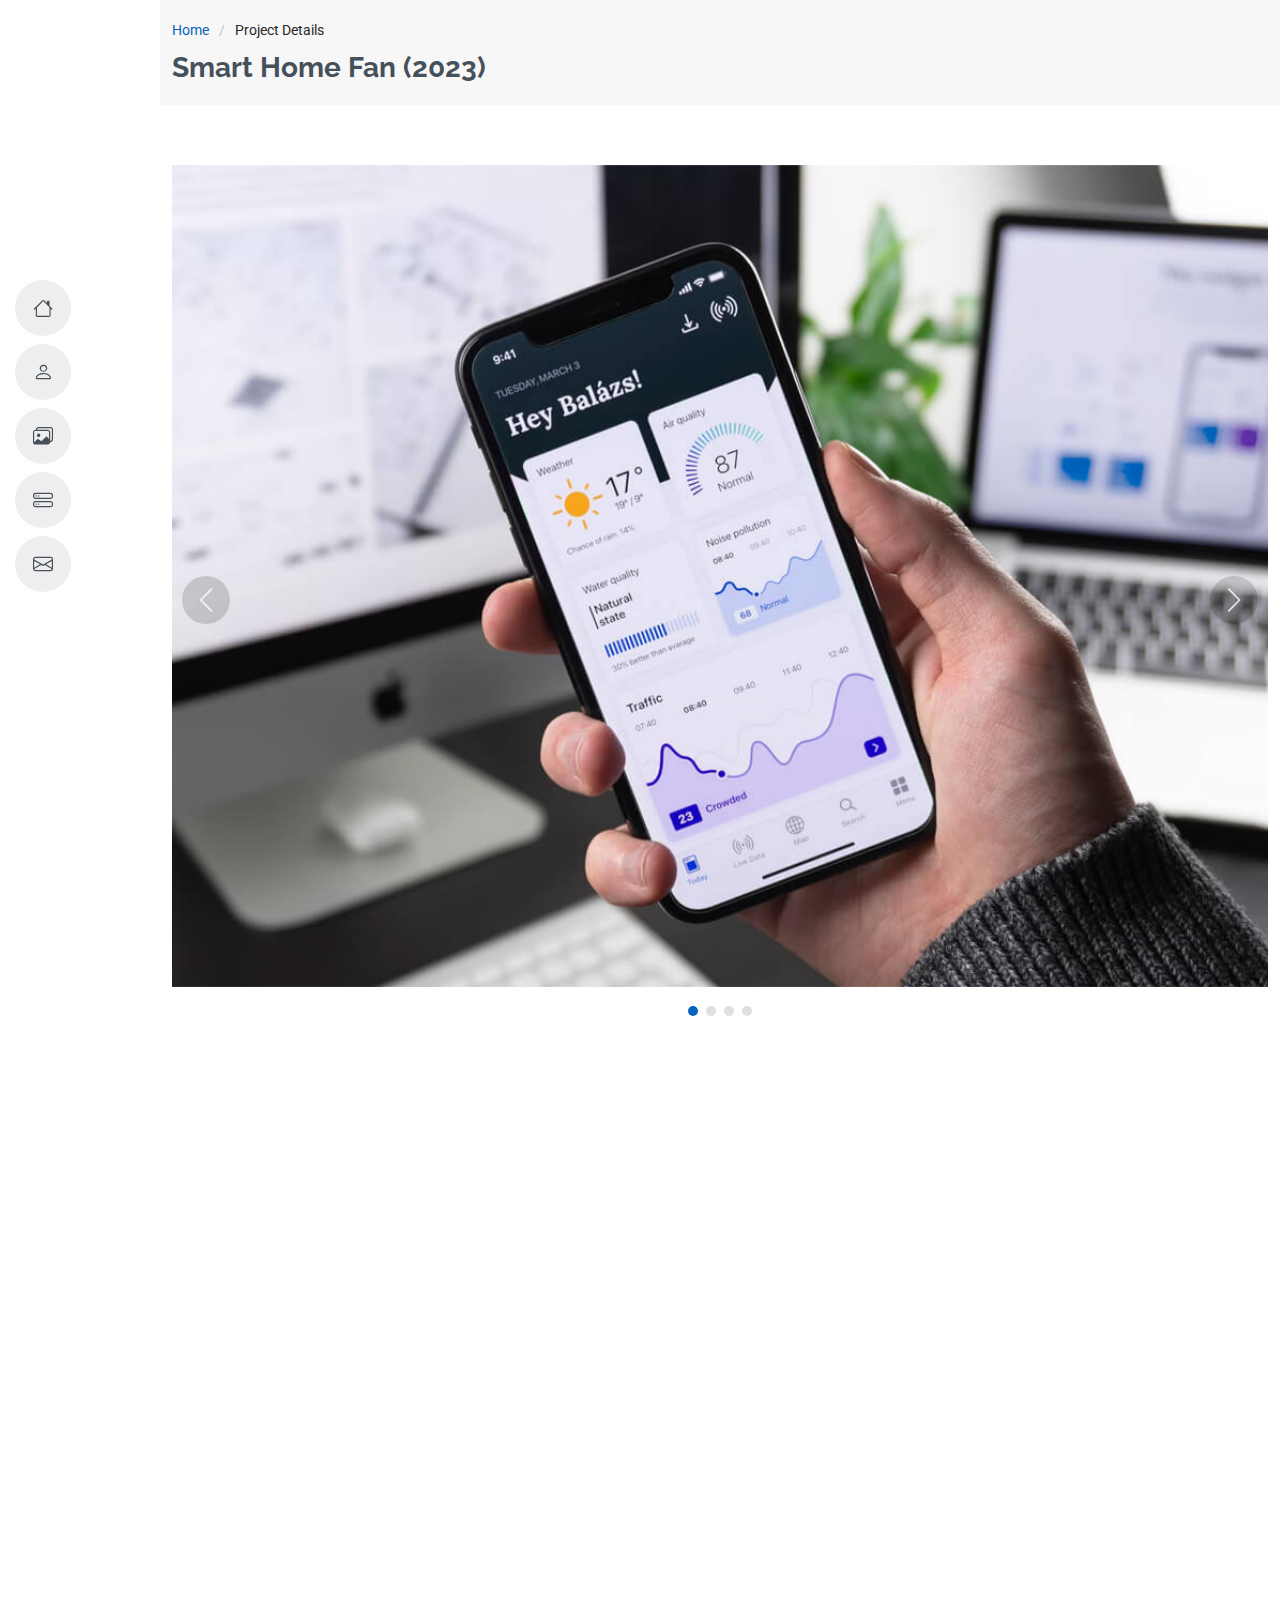
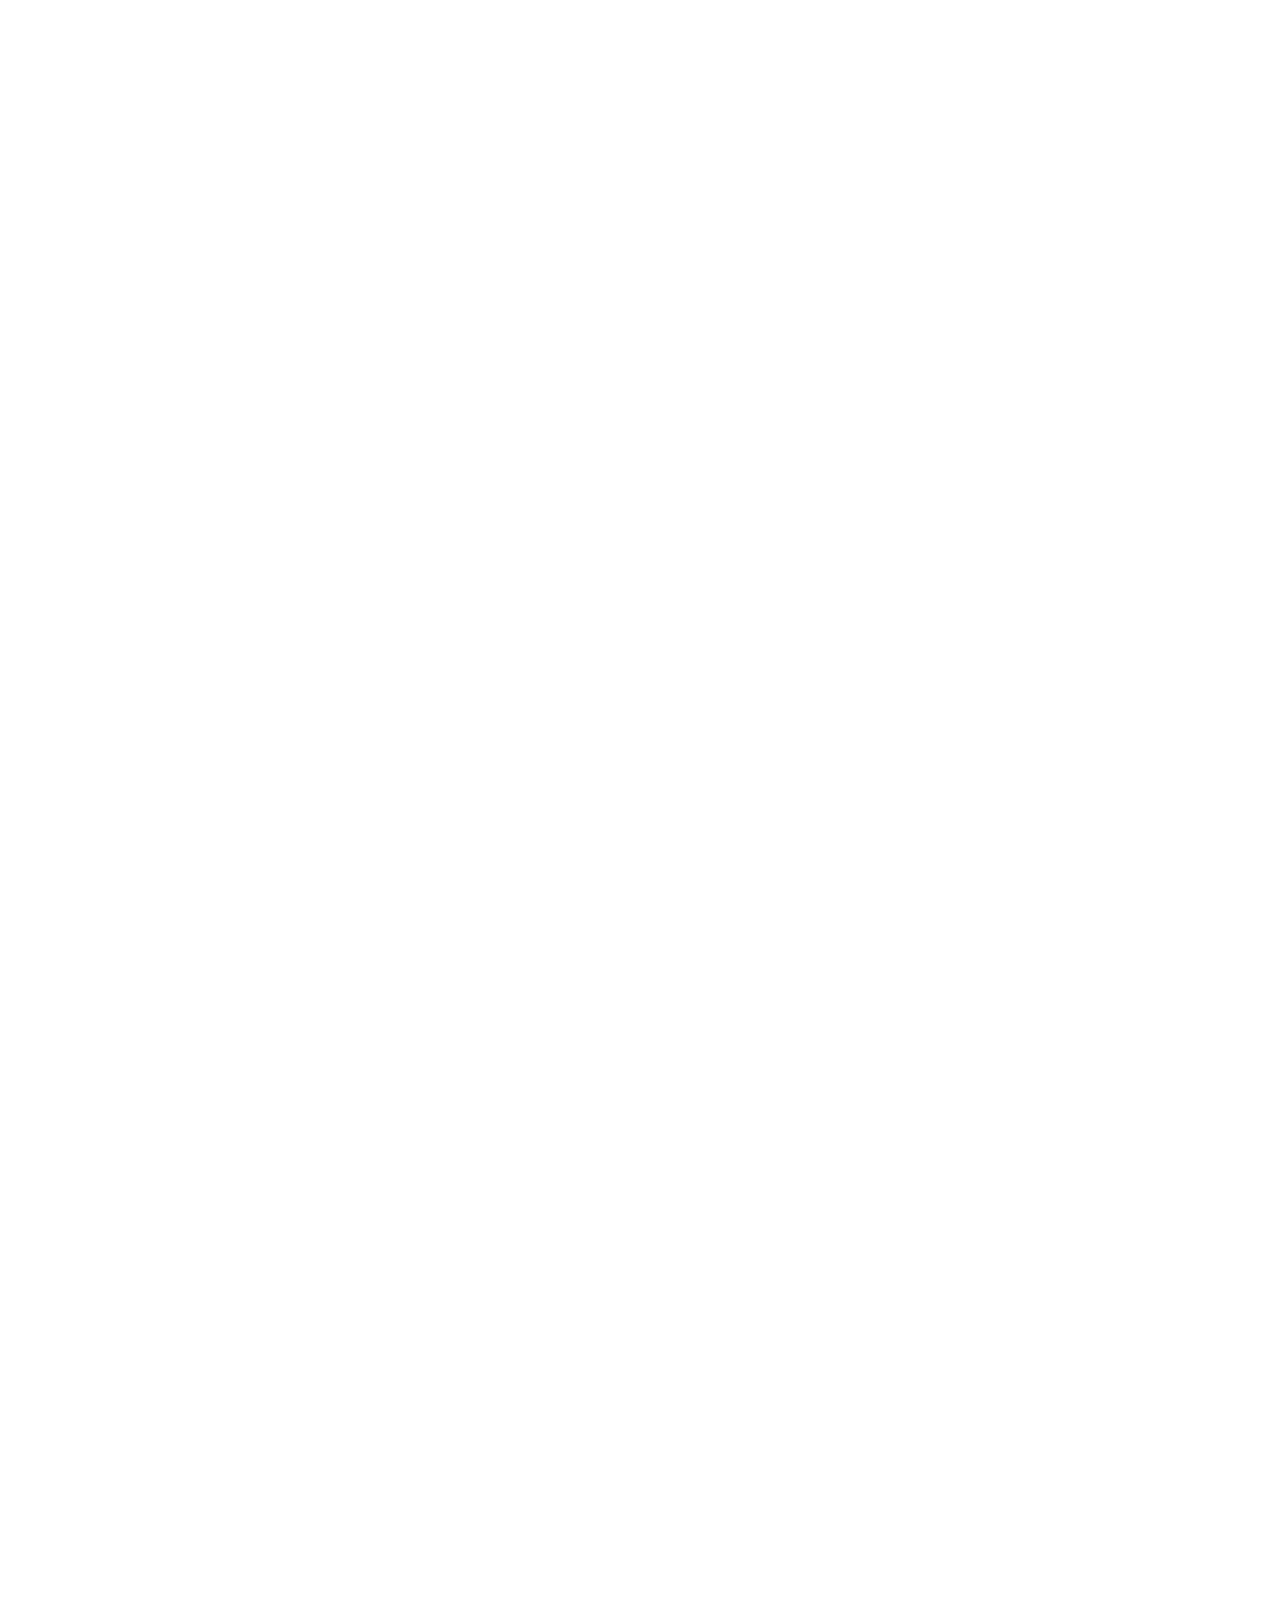
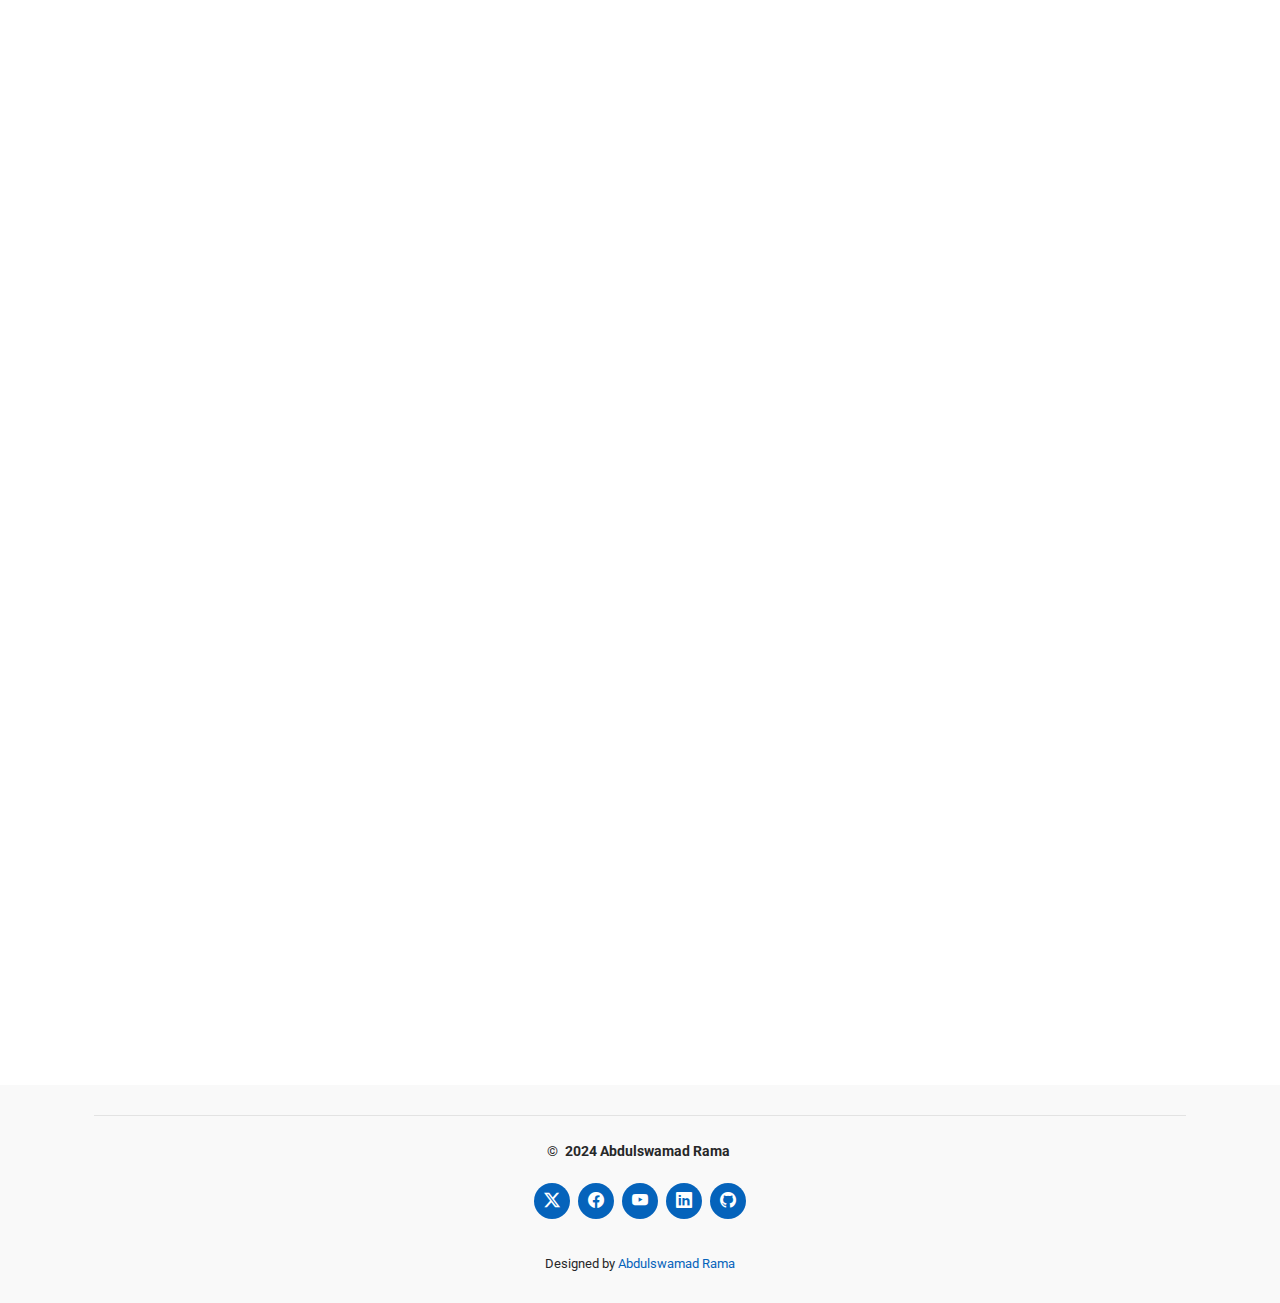
==== PortfolioDetails1.html @ db5da29f "Initial commit" ====
<!DOCTYPE html>
<html lang="en">

<head>
  <meta charset="utf-8">
  <meta content="width=device-width, initial-scale=1.0" name="viewport">
  <title>Project Details</title>
  <meta content="" name="description">
  <meta content="" name="keywords">

  <!-- Favicons -->
  <link href="assets/img/favicon.png" rel="icon">
  <link href="assets/img/apple-touch-icon.png" rel="apple-touch-icon">

  <!-- Fonts -->
  <link href="https://fonts.googleapis.com" rel="preconnect">
  <link href="https://fonts.gstatic.com" rel="preconnect" crossorigin>
  <link
    href="https://fonts.googleapis.com/css2?family=Roboto:ital,wght@0,100;0,300;0,400;0,500;0,700;0,900;1,100;1,300;1,400;1,500;1,700;1,900&family=Poppins:ital,wght@0,100;0,200;0,300;0,400;0,500;0,600;0,700;0,800;0,900;1,100;1,200;1,300;1,400;1,500;1,600;1,700;1,800;1,900&family=Raleway:ital,wght@0,100;0,200;0,300;0,400;0,500;0,600;0,700;0,800;0,900;1,100;1,200;1,300;1,400;1,500;1,600;1,700;1,800;1,900&display=swap"
    rel="stylesheet">

  <!-- Vendor CSS Files -->
  <link href="assets/vendor/bootstrap/css/bootstrap.min.css" rel="stylesheet">
  <link href="assets/vendor/bootstrap-icons/bootstrap-icons.css" rel="stylesheet">
  <link href="assets/vendor/aos/aos.css" rel="stylesheet">
  <link href="assets/vendor/glightbox/css/glightbox.min.css" rel="stylesheet">
  <link href="assets/vendor/swiper/swiper-bundle.min.css" rel="stylesheet">

  <!-- Main CSS File -->
  <link href="assets/css/main.css" rel="stylesheet">

  <!-- =======================================================
  * Template Name: MyResume
  * Template URL: https://bootstrapmade.com/free-html-bootstrap-template-my-resume/
  * Updated: Jun 29 2024 with Bootstrap v5.3.3
  * Author: BootstrapMade.com
  * License: https://bootstrapmade.com/license/
  ======================================================== -->
</head>

<body class="portfolio-details-page">

  <header id="header" class="header d-flex flex-column justify-content-center">

    <i class="header-toggle d-xl-none bi bi-list"></i>

    <nav id="navmenu" class="navmenu">
      <ul>
        <li><a href="#hero"><i class="bi bi-house navicon"></i><span>Home</span></a></li>
        <li><a href="#about"><i class="bi bi-person navicon"></i><span>About</span></a></li>
        <li><a href="#portfolio"><i class="bi bi-images navicon"></i><span>Projects</span></a></li>
        <li><a href="#services"><i class="bi bi-hdd-stack navicon"></i><span>Experiences</span></a></li>
        <li><a href="#contact"><i class="bi bi-envelope navicon"></i><span>Contact</span></a></li>
      </ul>
    </nav>

  </header>

  <main class="main">

    <!-- Page Title -->
    <div class="page-title" data-aos="fade">
      <div class="container">
        <nav class="breadcrumbs">
          <ol>
            <li><a href="index.html">Home</a></li>
            <li class="current">Project Details</li>
          </ol>
        </nav>
        <h1>Smart Home Fan (2023)</h1>
      </div>
    </div><!-- End Page Title -->

    <!-- Project Details Section -->
    <section id="portfolio-details" class="portfolio-details section">

      <div class="container" data-aos="fade-up">

        <div class="portfolio-details-slider swiper init-swiper">
          <script type="application/json" class="swiper-config">
            {
              "loop": true,
              "speed": 600,
              "autoplay": {
                "delay": 5000
              },
              "slidesPerView": "auto",
              "navigation": {
                "nextEl": ".swiper-button-next",
                "prevEl": ".swiper-button-prev"
              },
              "pagination": {
                "el": ".swiper-pagination",
                "type": "bullets",
                "clickable": true
              }
            }
          </script>
          <div class="swiper-wrapper align-items-center">

            <div class="swiper-slide">
              <img src="assets/img/portfolio/app-1.jpg" alt="">
            </div>

            <div class="swiper-slide">
              <img src="assets/img/portfolio/product-1.jpg" alt="">
            </div>

            <div class="swiper-slide">
              <img src="assets/img/portfolio/branding-1.jpg" alt="">
            </div>

            <div class="swiper-slide">
              <img src="assets/img/portfolio/books-1.jpg" alt="">
            </div>

          </div>
          <div class="swiper-button-prev"></div>
          <div class="swiper-button-next"></div>
          <div class="swiper-pagination"></div>
        </div>

        <div class="row justify-content-between gy-4 mt-4">

          <div class="col-lg-8" data-aos="fade-up">
            <div class="portfolio-description">
              <h2>Overview</h2>
              <p>
                This project involved designing and implementing an automated fan system for smart home environments.The
                fan is equipped with a camera-based tracking technology that detects and tracks individuals within a
                room, and it dynamically will adjust its orientation and speed based on movement and occupancy data. The
                project was meant to enhance energy efficiency and user comfort in smart home environments. This project
                required the integration of hardware components with software algorithms for motion tracking and
                control.


              <p style="text-align: center;">
                <img src="assets/img/portfolio/2.jpg" alt="Assembled Smart Home Fan" class="img-fluid"
                  style="width:45%; height:500px; display: inline-block;">
                <img src="assets/img/portfolio/1.png" alt="Fan Circuit Design" class="img-fluid"
                  style="width:45%; height:500px; display: inline-block;">
              </p>
              <p style="text-align: center;">
                <figcaption style="font-style: italic; font-size: smaller; text-align: center;">Right: Assembled Smart Home Fan | Left: Fan CAD model</figcaption>
              </p>
              

              <p>
                The camera used was a Logitech C920 webcam, which was interfaced with a laptop, Arduino microcontroller,
                a 12V DC motor controlled via an L293D motor driver, with additional protection provided by IN4007
                diodes to guard against voltage spikes and back EMF. A pan and tilt mechanism for the fan was
                implemented using MG995 servo motors.
                The schematics were created using KiCad and prototyped on a Cytron Protoboard.
              </p>

              <br>

              <p style="text-align: center;">
                <img src="assets/img/portfolio/3.jpg" alt="Downview of the Smart Home Fan" class="img-fluid"
                  style="width:70%; height:600px;">
              <figcaption style="font-style: italic; font-size: smaller; text-align: center;">An image of the downview
                of the hardware, with the wires, batteries, microcontroller and motor driver.</figcaption>
              </p>

              <br>

              <p style="text-align: center;">
                <img src="assets/img/portfolio/4.png" alt="Circuit Diagram of the Smart Home Fan" class="img-fluid"
                  style="width:90%; height:500px;">
              <figcaption style="font-style: italic; font-size: smaller; text-align: center;">Circuit diagram
                demonstrating the control
                logic for dynamic fan adjustment based on motion tracking.</figcaption>
              </p>

              <p>
                One of the challenges faced during the project was ensuring precise tracking and ensuring smooth motor
                control of the fan especially in varied lighting conditions and random occupancy. Using OpenCV, the
                system
                employs Haar Cascades for upper body detection, using the camera (capturing at 1920x1080 resolution with
                MJPEG encoding). Data is sent to the Arduino using UART protocol which then controls the servo motors.
                This data had to be buffered so as to average detections over a series of frames and extensive testing
                was conducted
                while adjusting the object detection parameters. The key was to reduce false positives and ensure the
                fan servo control was smooth.
              </p>

              <br>

              <p style="text-align: center;">
                <iframe width="90%" height="600px" src="https://www.youtube.com/embed/68v-wcS-ZZU"
                  title="Smart Home Fan Demo" frameborder="0" allow="accelerometer; autoplay; clipboard-write; 
encrypted-media; gyroscope; picture-in-picture" allowfullscreen></iframe>
              <figcaption style="font-style: italic; font-size: smaller; text-align: center;">Smart Home Fan
                in action.</figcaption>
              </p>

              <br>
              <p>For more details, you can view the full project on GitHub or download the project report:</p>
              <ul>
                <li><a href="#">GitHub Repository</a></li>
                <li><a href="#">Download Project Report</a></li>
              </ul>


              </p>

              <!-- Testimonial section -->
              <!--
              <div class="testimonial-item">
                <p>
                  <i class="bi bi-quote quote-icon-left"></i>
                  <span>Export tempor illum tamen malis malis eram quae irure esse labore quem cillum quid cillum eram
                    malis quorum velit fore eram velit sunt aliqua noster fugiat irure amet legam anim culpa.</span>
                  <i class="bi bi-quote quote-icon-right"></i>
                </p>
                <div>
                  <img src="assets/img/testimonials/testimonials-2.jpg" class="testimonial-img" alt="">
                  <h3>Sara Wilsson</h3>
                  <h4>Designer</h4>
                </div>
              </div>
            -->

            </div>
          </div>

          <div class="col-lg-3" data-aos="fade-up" data-aos-delay="100">
            <div class="portfolio-info">
              <h3>Project information</h3>
              <ul>
                <li><strong>Category</strong> Mechatronic System Design</li>
                <li><strong>Client</strong> Swinburne University of Technology</li>
                <li><strong>Project date</strong> September 2023 - November 2023</li>
                <li><strong>Project URL</strong> <a href="#">www.example.com</a></li>
                <li><a href="#" class="btn-visit align-self-start">Visit Website</a></li>
              </ul>
            </div>
          </div>

        </div>

      </div>

    </section><!-- /Project Details Section -->

  </main>

  <footer id="footer" class="footer position-relative light-background">
    <div class="container">
      <!--      <h3 class="sitename">Abdulswamad Rama</h3>
      <p>Et aut eum quis fuga eos sunt ipsa nihil. Labore corporis magni eligendi fuga maxime saepe commodi placeat.</p>
    -->
      <div class="container">
        <div class="copyright">
          <span>&#169</span> <strong class="px-1 sitename"> 2024 Abdulswamad Rama</strong>
        </div>
        <br>
        <div class="social-links d-flex justify-content-center">
          <a href="https://x.com/rsvlim"><i class="bi bi-twitter-x"></i></a>
          <a href="https://web.facebook.com/abdvswmdr/"><i class="bi bi-facebook"></i></a>
          <a href="https://www.youtube.com/channel/UCZxEVAQbBVpn81AZPy_qSSg"><i class="bi bi-youtube"></i></a>
          <a href="https://www.linkedin.com/in/abdulswamad-salim-05b475151/"><i class="bi bi-linkedin"></i></a>
          <a href="https://github.com/abdvswmdr"><i class="bi bi-github"></i></a>
        </div>

        <div class="credits">
          <!-- All the links in the footer should remain intact. -->
          <!-- You can delete the links only if you've purchased the pro version. -->
          <!-- Licensing information: https://bootstrapmade.com/license/ -->
          <!-- Purchase the pro version with working PHP/AJAX contact form: [buy-url] -->
          Designed by <a href="https://abdvswmdr.github.io">Abdulswamad Rama</a>
        </div>
      </div>
    </div>
  </footer>

  <!-- Scroll Top -->
  <a href="#" id="scroll-top" class="scroll-top d-flex align-items-center justify-content-center"><i
      class="bi bi-arrow-up-short"></i></a>

  <!-- Preloader -->
  <div id="preloader"></div>

  <!-- Vendor JS Files -->
  <script src="assets/vendor/bootstrap/js/bootstrap.bundle.min.js"></script>
  <script src="assets/vendor/php-email-form/validate.js"></script>
  <script src="assets/vendor/aos/aos.js"></script>
  <script src="assets/vendor/typed.js/typed.umd.js"></script>
  <script src="assets/vendor/purecounter/purecounter_vanilla.js"></script>
  <script src="assets/vendor/waypoints/noframework.waypoints.js"></script>
  <script src="assets/vendor/glightbox/js/glightbox.min.js"></script>
  <script src="assets/vendor/imagesloaded/imagesloaded.pkgd.min.js"></script>
  <script src="assets/vendor/isotope-layout/isotope.pkgd.min.js"></script>
  <script src="assets/vendor/swiper/swiper-bundle.min.js"></script>

  <!-- Main JS File -->
  <script src="assets/js/main.js"></script>

</body>

</html>
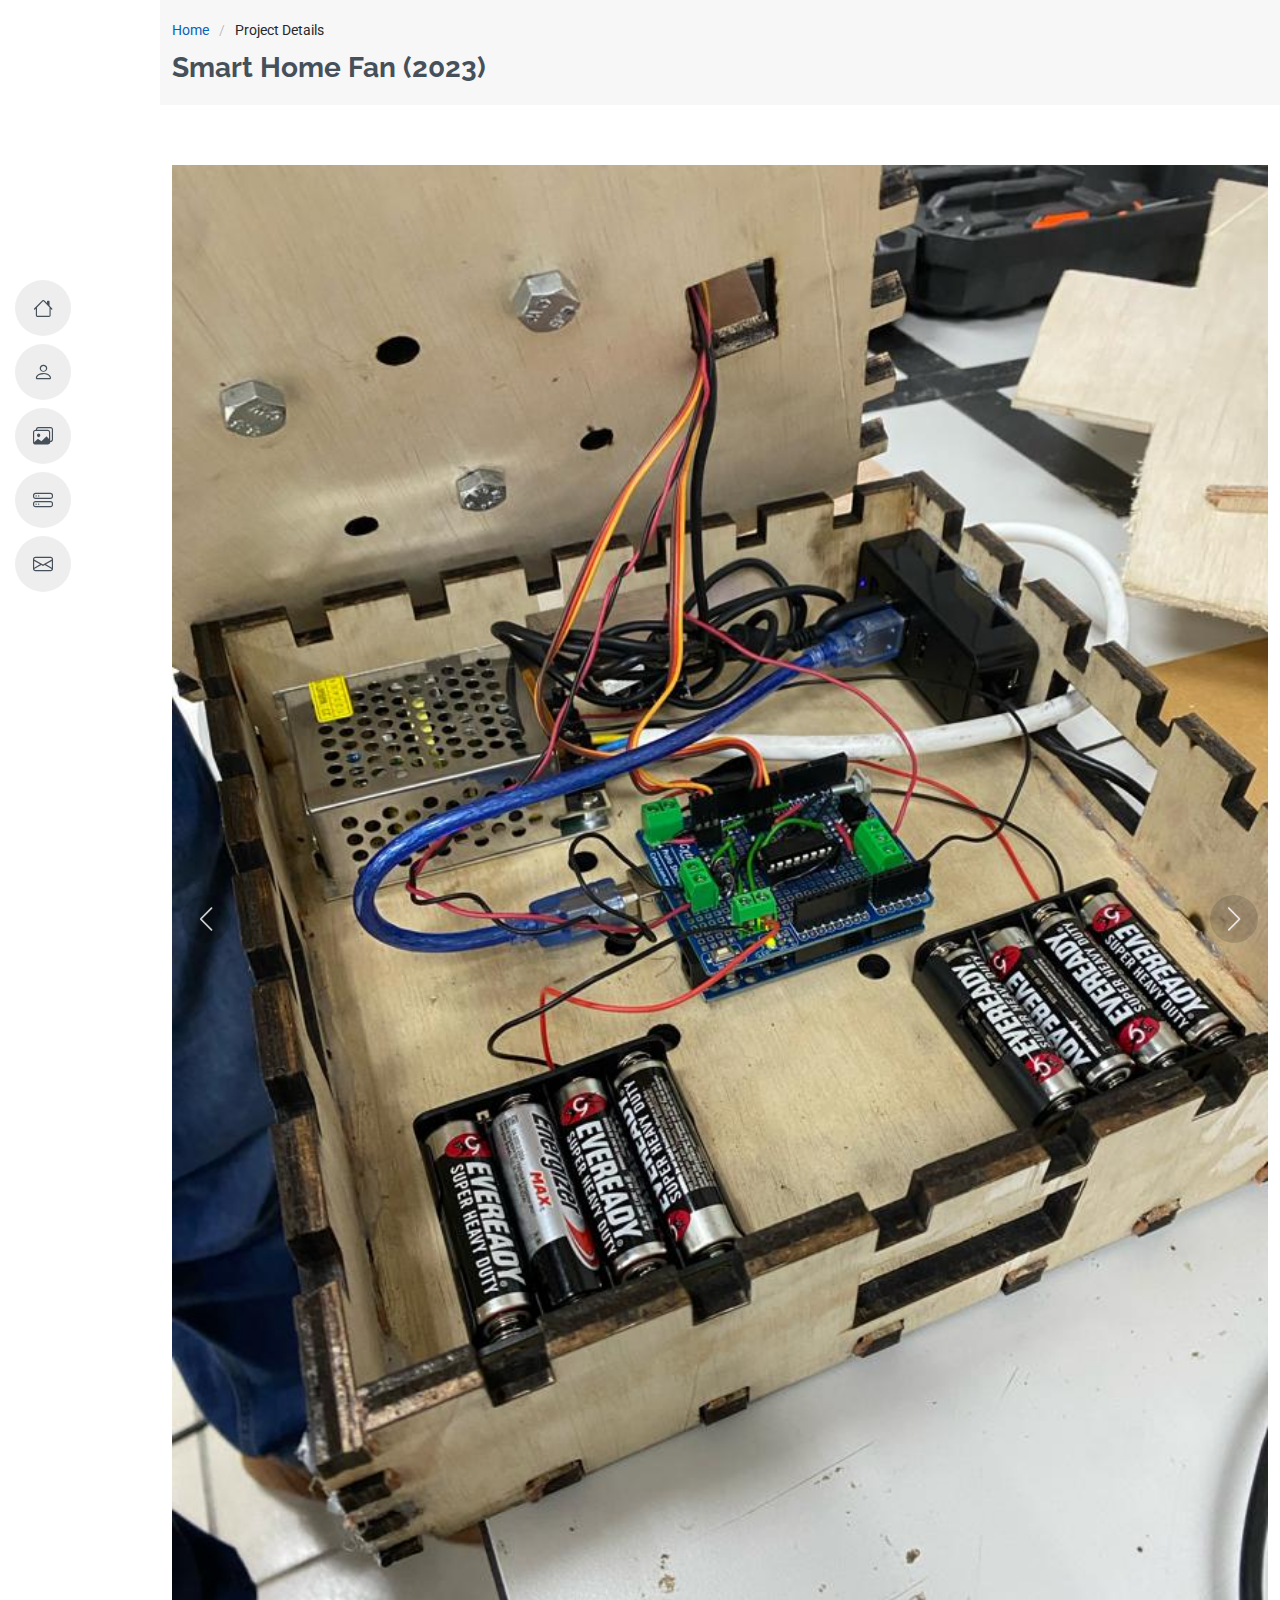
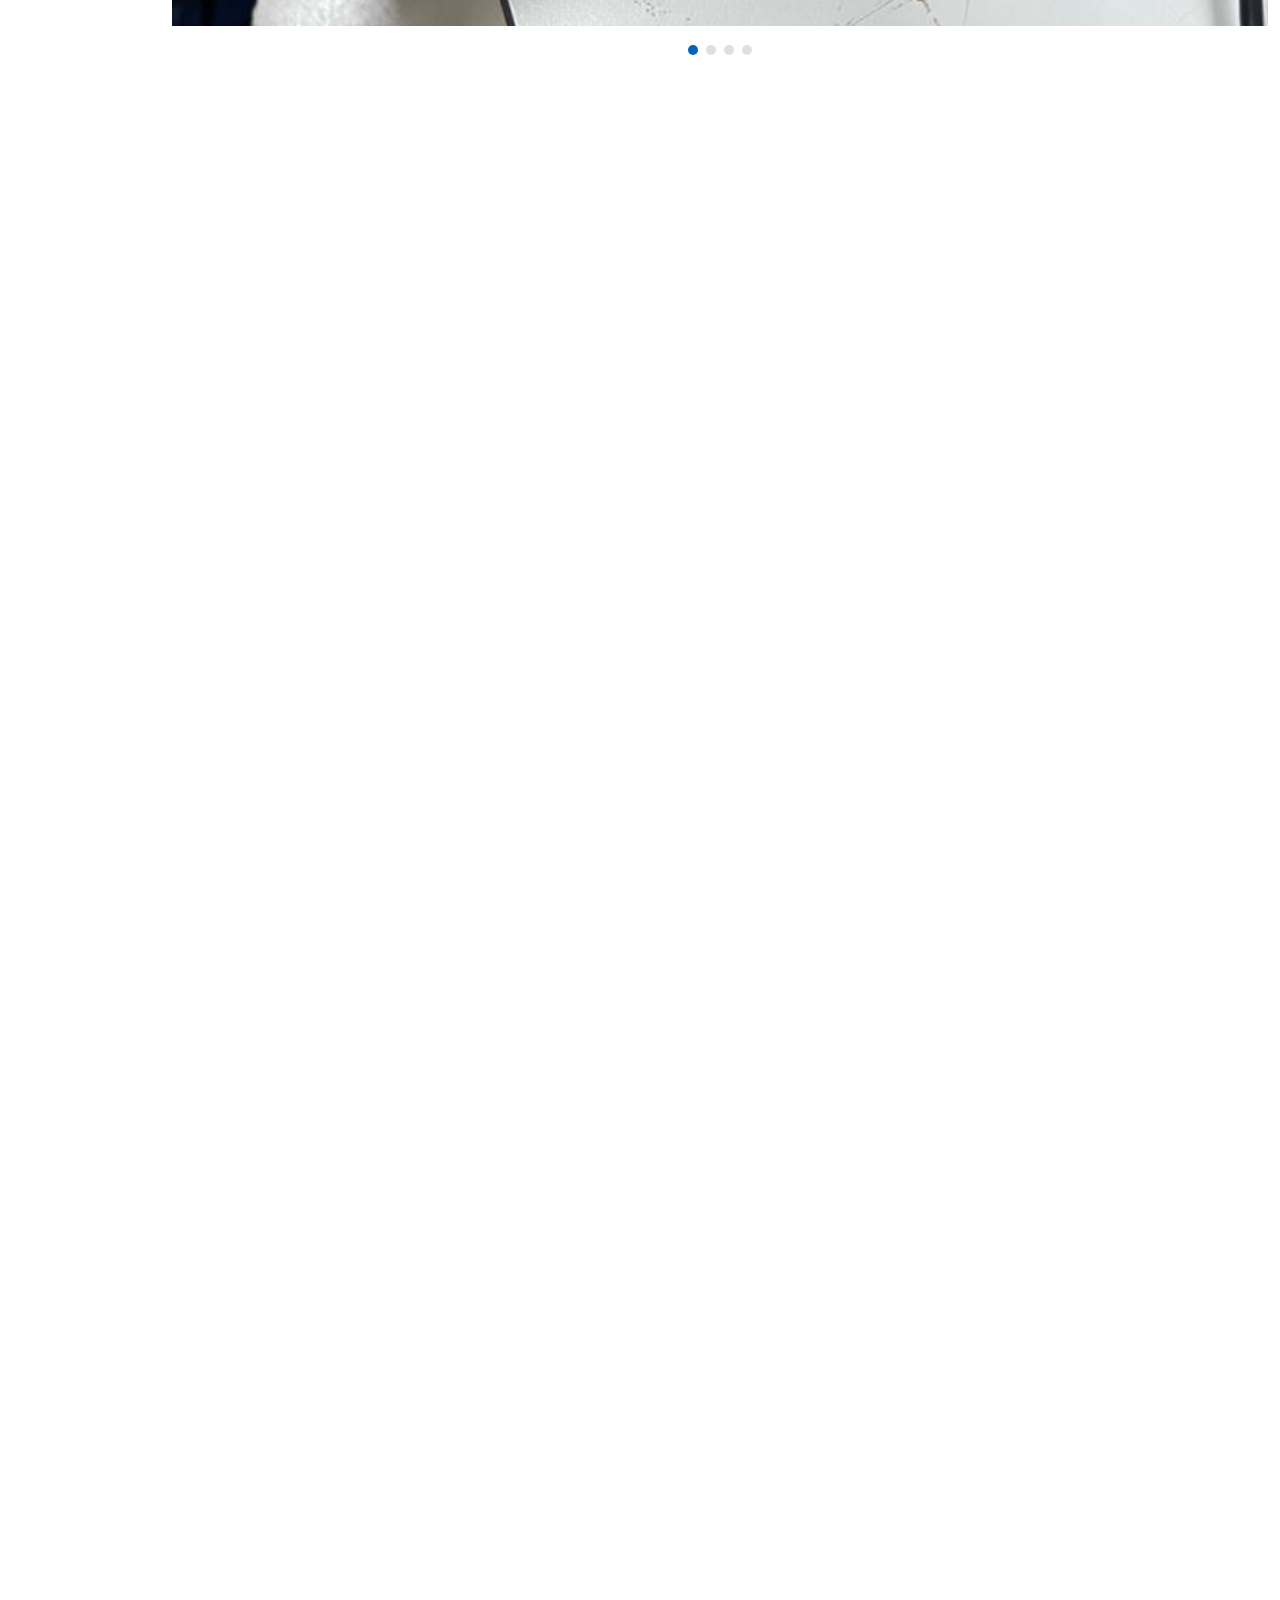
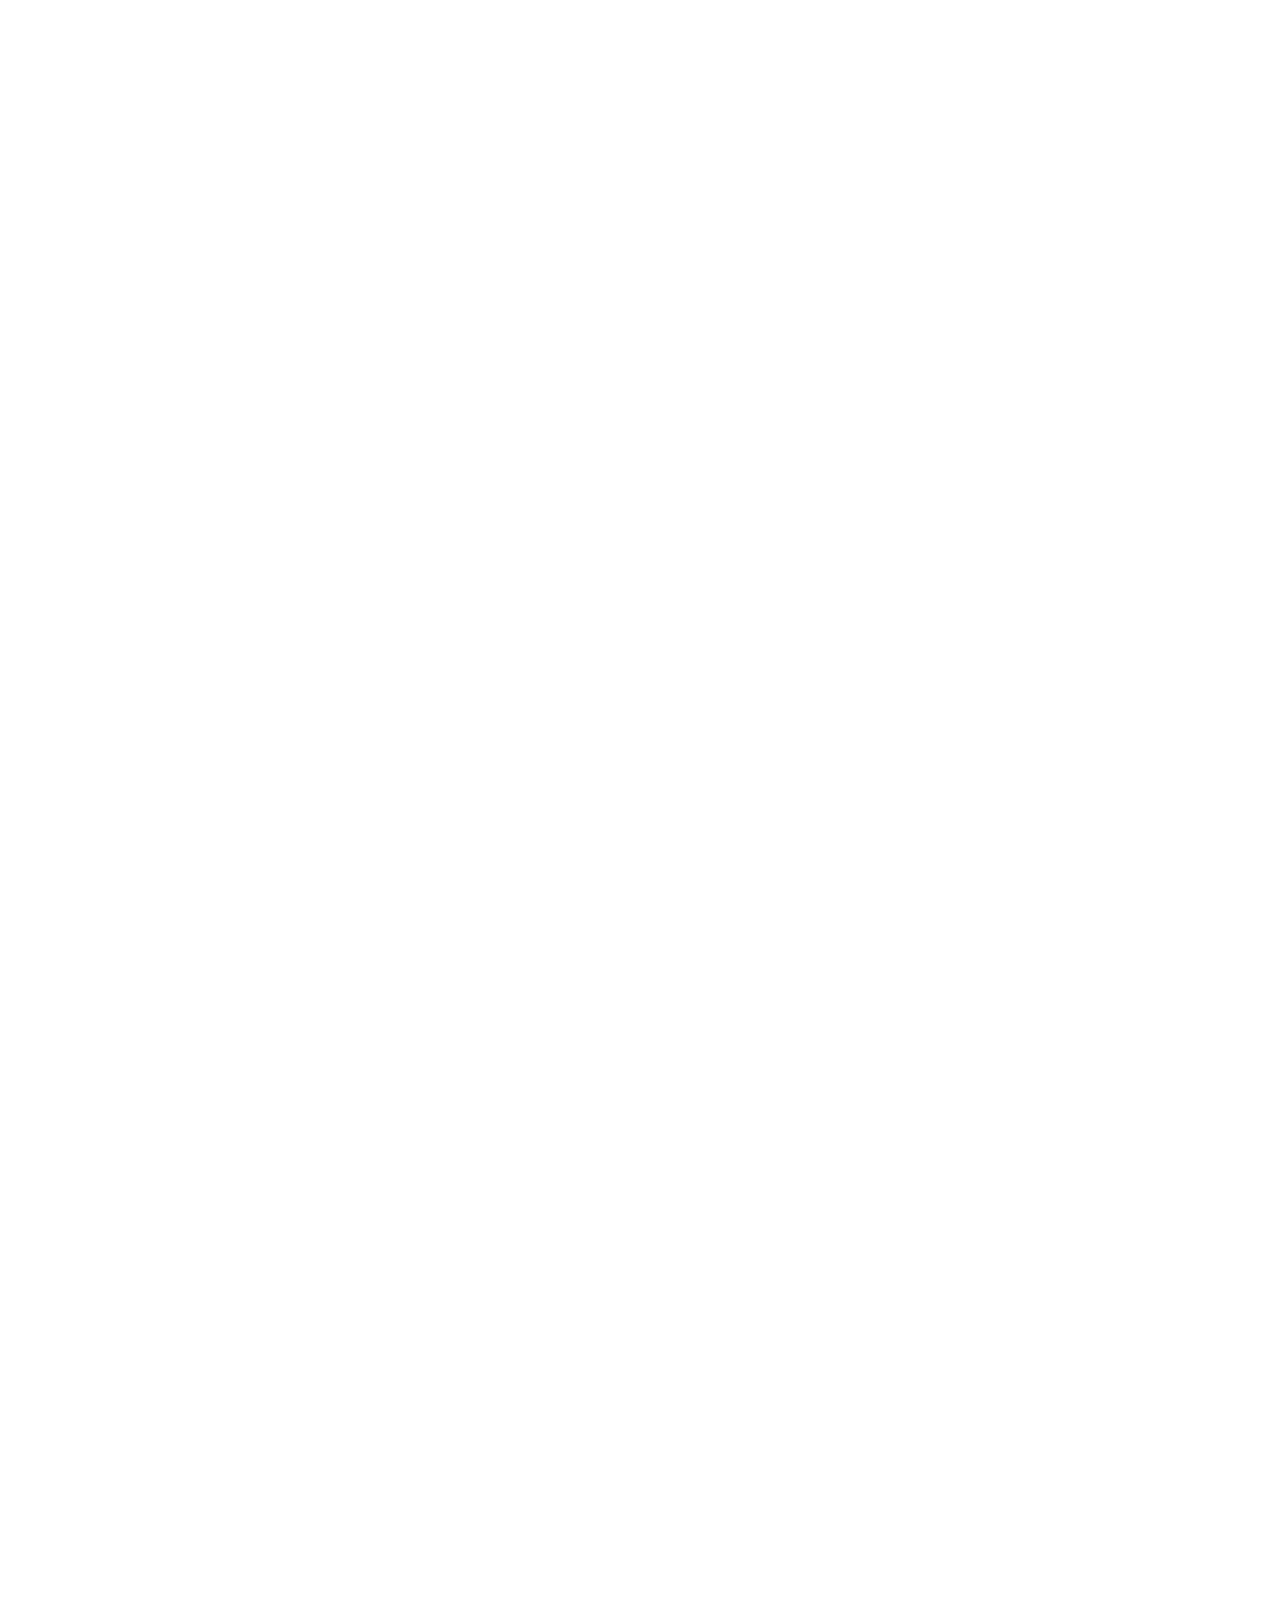
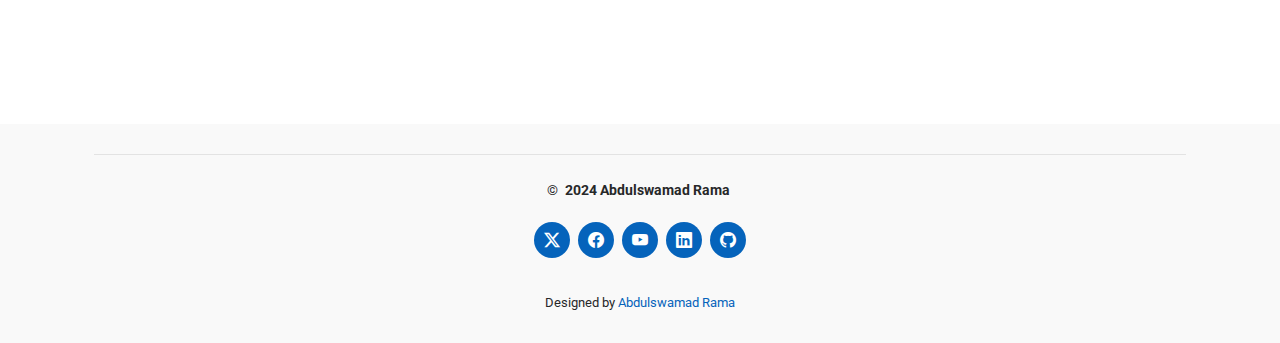
==== commit af3adf81: "Added calc project2" ====
--- a/PortfolioDetails1.html
+++ b/PortfolioDetails1.html
@@ -46,13 +46,13 @@
 
     <nav id="navmenu" class="navmenu">
       <ul>
-        <li><a href="#hero"><i class="bi bi-house navicon"></i><span>Home</span></a></li>
-        <li><a href="#about"><i class="bi bi-person navicon"></i><span>About</span></a></li>
-        <li><a href="#portfolio"><i class="bi bi-images navicon"></i><span>Projects</span></a></li>
-        <li><a href="#services"><i class="bi bi-hdd-stack navicon"></i><span>Experiences</span></a></li>
-        <li><a href="#contact"><i class="bi bi-envelope navicon"></i><span>Contact</span></a></li>
+          <li><a href="index.html#hero"><i class="bi bi-house navicon"></i><span>Home</span></a></li>
+          <li><a href="index.html#about"><i class="bi bi-person navicon"></i><span>About</span></a></li>
+          <li><a href="index.html#portfolio"><i class="bi bi-images navicon"></i><span>Projects</span></a></li>
+          <li><a href="index.html#services"><i class="bi bi-hdd-stack navicon"></i><span>Experiences</span></a></li>
+          <li><a href="index.html#contact"><i class="bi bi-envelope navicon"></i><span>Contact</span></a></li>
       </ul>
-    </nav>
+  </nav>
 
   </header>
 
@@ -99,19 +99,19 @@
           <div class="swiper-wrapper align-items-center">
 
             <div class="swiper-slide">
-              <img src="assets/img/portfolio/app-1.jpg" alt="">
+              <img src="assets/img/portfolio/3.jpg" alt="">
             </div>
 
             <div class="swiper-slide">
-              <img src="assets/img/portfolio/product-1.jpg" alt="">
+              <img src="assets/img/portfolio/1.jpg" alt="">
             </div>
 
             <div class="swiper-slide">
-              <img src="assets/img/portfolio/branding-1.jpg" alt="">
+              <img src="assets/img/portfolio/2.jpg" alt="">
             </div>
 
             <div class="swiper-slide">
-              <img src="assets/img/portfolio/books-1.jpg" alt="">
+              <img src="assets/img/portfolio/4.jpg" alt="">
             </div>
 
           </div>
--- a/assets/css/main.css
+++ b/assets/css/main.css
@@ -1317,7 +1317,7 @@
 }
 
 .portfolio-details .portfolio-description .testimonial-item p {
-  font-style: italic;
+  font-style: normal;
   margin: 0 0 15px 0 0 0;
   padding: 0;
 }
